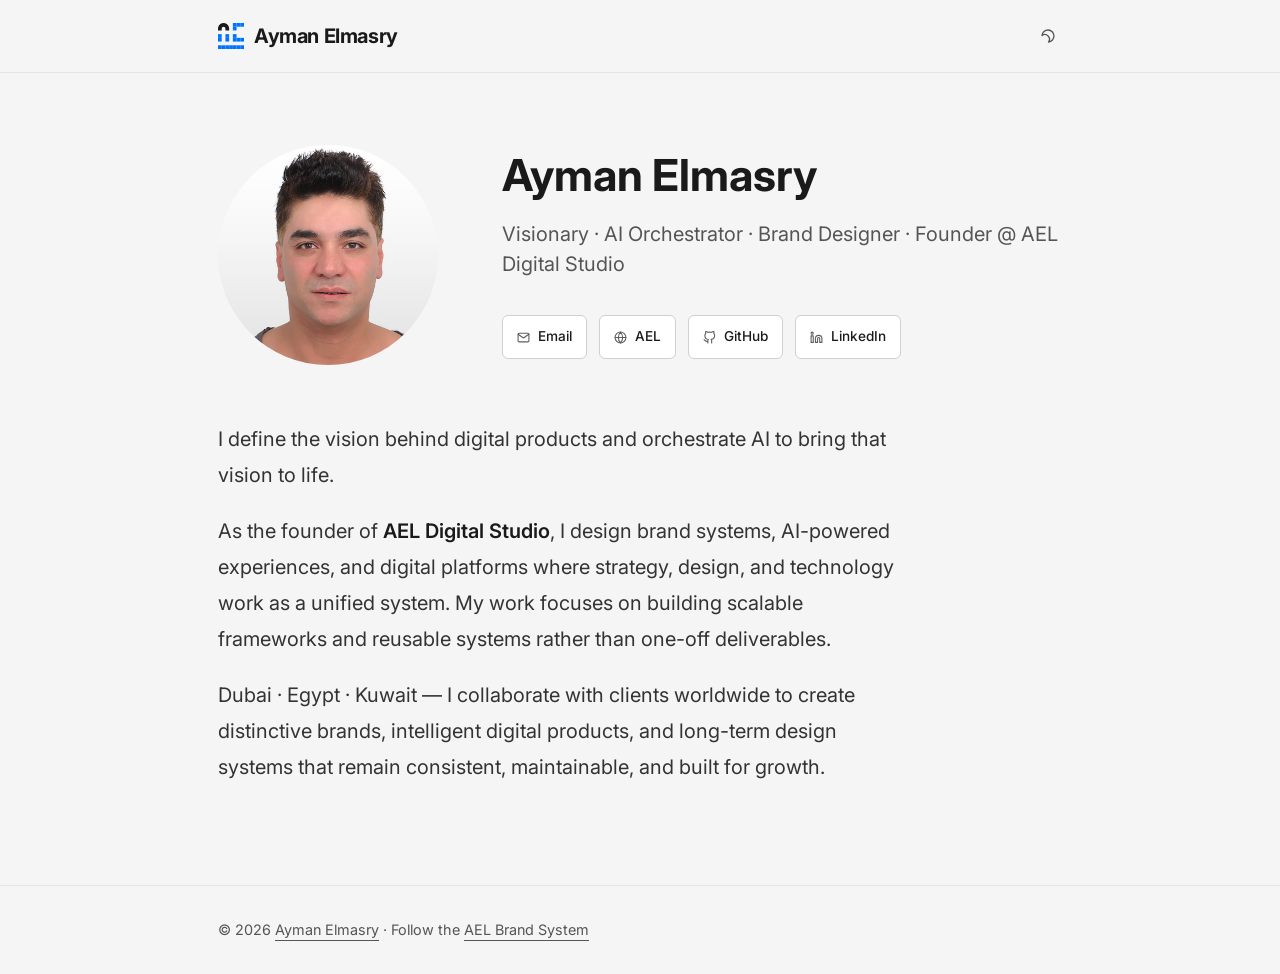
==== index.html @ cbd0f99e "Add hidden AEL Terminal as power feature (Ctrl+~ or triple-click logo)" ====
<!DOCTYPE html>
<html lang="en">
<head>
    <meta charset="utf-8"/>
    <meta name="viewport" content="width=device-width, initial-scale=1"/>
    <title>Ayman Elmasry</title>
    <meta name="description" content="Visionary · AI Orchestrator · Brand Designer · Founder @ AEL Digital Studio"/>
    
    <!-- Open Graph / Social Meta Tags -->
    <meta property="og:title" content="Ayman Elmasry">
    <meta property="og:description" content="Visionary · AI Orchestrator · Brand Designer · Founder @ AEL Digital Studio">
    <meta property="og:type" content="website">
    <meta property="og:url" content="https://aymanelmasry.me/">
    <meta property="og:image" content="https://aymanelmasry.me/favicon/og-image.png">
    <meta name="twitter:card" content="summary_large_image">
    <meta name="twitter:image" content="https://aymanelmasry.me/favicon/og-image.png">
    
    <!-- Fonts -->
    <link rel="preconnect" href="https://fonts.googleapis.com">
    <link rel="preconnect" href="https://fonts.gstatic.com" crossorigin>
    <link href="https://fonts.googleapis.com/css2?family=Inter:wght@400;500;600;700&display=swap" rel="stylesheet">
    
    <!-- Styles -->
    <link rel="stylesheet" href="css/style.css"/>
    
    <!-- Favicon -->
    <link rel="icon" type="image/png" sizes="48x48" href="/favicon/favicon-48.png?v=2">
    <link rel="icon" type="image/png" sizes="192x192" href="/favicon/favicon-192.png?v=2">
    <link rel="shortcut icon" href="/favicon/favicon.ico?v=2">
    <link rel="apple-touch-icon" href="/favicon/favicon-192.png?v=2">
</head>
<body>
    <header class="header">
        <nav class="container nav" aria-label="Main navigation">
            <a class="site-name active" href="/">
                <svg class="header-logo" viewBox="0 0 226.77 226.77" aria-label="AEL Logo">
                    <path d="m97.19,48.59v16.2h-32.4v-16.2c0-8.94-7.25-16.2-16.2-16.2s-16.2,7.25-16.2,16.2v16.2H0v-16.2c0-5.68.98-11.13,2.76-16.2C9.44,13.52,27.44,0,48.59,0s39.16,13.52,45.83,32.4c1.79,5.07,2.76,10.52,2.76,16.2Z" fill="currentColor"/>
                    <rect y="97.19" width="32.4" height="32.4" fill="#0074FF"/>
                    <rect x="64.79" y="97.19" width="32.4" height="32.4" fill="#0074FF"/>
                    <rect x="64.79" y="129.58" width="32.4" height="32.4" fill="#0074FF"/>
                    <rect y="129.58" width="32.4" height="32.4" fill="#0074FF"/>
                    <rect x="129.58" y="97.19" width="32.4" height="32.4" fill="#0074FF"/>
                    <rect x="161.98" y="129.58" width="32.4" height="32.4" fill="#0074FF"/>
                    <rect x="194.38" y="129.58" width="32.4" height="32.4" fill="#0074FF"/>
                    <rect x="129.58" y="129.58" width="32.4" height="32.4" fill="#0074FF"/>
                    <rect x="129.58" width="32.4" height="32.4" fill="#0074FF"/>
                    <rect x="161.98" width="32.4" height="32.4" fill="#0074FF"/>
                    <rect x="194.38" width="32.4" height="32.4" fill="#0074FF"/>
                    <rect x="129.58" y="32.4" width="32.4" height="32.4" fill="#0074FF"/>
                    <rect y="194.38" width="32.4" height="32.4" fill="#0074FF"/>
                    <rect x="32.4" y="194.38" width="32.4" height="32.4" fill="#0074FF"/>
                    <rect x="64.79" y="194.38" width="32.4" height="32.4" fill="#0074FF"/>
                    <rect x="97.19" y="194.38" width="32.4" height="32.4" fill="#0074FF"/>
                    <rect x="129.58" y="194.38" width="32.4" height="32.4" fill="#0074FF"/>
                    <rect x="161.98" y="194.38" width="32.4" height="32.4" fill="#0074FF"/>
                    <rect x="194.38" y="194.38" width="32.4" height="32.4" fill="#0074FF"/>
                </svg>
                Ayman Elmasry
            </a>
            <button class="theme-toggle" aria-label="Switch theme">
                <svg width="16" height="16" viewBox="0 0 24 24" fill="none" stroke="currentColor" stroke-width="2" stroke-linecap="round" stroke-linejoin="round"><path d="M21 12.79A9 9 0 1 1 11.21 3 7 7 0 0 0 21 12.79z"/></svg>
            </button>
        </nav>
    </header>
    
    <main class="container">
        <div class="page">
            <section class="intro">
                <img class="profile" src="profile.png" alt="Ayman Elmasry"/>
                <div>
                    <h1>Ayman Elmasry</h1>
                    <p class="subtitle">Visionary · AI Orchestrator · Brand Designer · Founder @ AEL Digital Studio</p>
                    <div class="buttons">
                        <a class="button" href="mailto:ayman@aymanelmasry.me">
                            <svg width="13" height="13" viewBox="0 0 24 24" fill="none" stroke="currentColor" stroke-width="2" stroke-linecap="round" stroke-linejoin="round"><path d="M4 4h16c1.1 0 2 .9 2 2v12c0 1.1-.9 2-2 2H4c-1.1 0-2-.9-2-2V6c0-1.1.9-2 2-2z"></path><polyline points="22,6 12,13 2,6"></polyline></svg>
                            Email
                        </a>
                        <a class="button" href="https://www.aymanelmasry.com">
                            <svg width="13" height="13" viewBox="0 0 24 24" fill="none" stroke="currentColor" stroke-width="2" stroke-linecap="round" stroke-linejoin="round"><circle cx="12" cy="12" r="10"></circle><line x1="2" y1="12" x2="22" y2="12"></line><path d="M12 2a15.3 15.3 0 0 1 4 10 15.3 15.3 0 0 1-4 10 15.3 15.3 0 0 1-4-10 15.3 15.3 0 0 1 4-10z"></path></svg>
                            AEL
                        </a>
                        <a class="button" href="https://github.com/aymanelmasryael">
                            <svg width="13" height="13" viewBox="0 0 24 24" fill="none" stroke="currentColor" stroke-width="2" stroke-linecap="round" stroke-linejoin="round"><path d="M9 19c-5 1.5-5-2.5-7-3m14 6v-3.87a3.37 3.37 0 0 0-.94-2.61c3.14-.35 6.44-1.54 6.44-7A5.44 5.44 0 0 0 20 4.77 5.07 5.07 0 0 0 19.91 1S18.73.65 16 2.48a13.38 13.38 0 0 0-7 0C6.27.65 5.09 1 5.09 1A5.07 5.07 0 0 0 5 4.77a5.44 5.44 0 0 0-1.5 3.78c0 5.42 3.3 6.61 6.44 7A3.37 3.37 0 0 0 9 18.13V22"></path></svg>
                            GitHub
                        </a>
                        <a class="button" href="https://www.linkedin.com/in/aymanelmasryael">
                            <svg width="13" height="13" viewBox="0 0 24 24" fill="none" stroke="currentColor" stroke-width="2" stroke-linecap="round" stroke-linejoin="round"><path d="M16 8a6 6 0 0 1 6 6v7h-4v-7a2 2 0 0 0-2-2 2 2 0 0 0-2 2v7h-4v-7a6 6 0 0 1 6-6z"></path><rect x="2" y="9" width="4" height="12"></rect><circle cx="4" cy="4" r="2"></circle></svg>
                            LinkedIn
                        </a>
                    </div>
                </div>
            </section>
            
            <section class="about">
                <p>I define the vision behind digital products and orchestrate AI to bring that vision to life.</p>
                <p>As the founder of <a href="https://www.aymanelmasry.com"><strong>AEL Digital Studio</strong></a>, I design brand systems, AI-powered experiences, and digital platforms where strategy, design, and technology work as a unified system. My work focuses on building scalable frameworks and reusable systems rather than one-off deliverables.</p>
                <p>Dubai · Egypt · Kuwait — I collaborate with clients worldwide to create distinctive brands, intelligent digital products, and long-term design systems that remain consistent, maintainable, and built for growth.</p>
            </section>
        </div>
    </main>
    
    <footer class="site-footer">
        <div class="container">© 2026 <a href="https://www.aymanelmasry.com">Ayman Elmasry</a> · Follow the <a href="https://github.com/aymanelmasryael/ael-brand-system">AEL Brand System</a></div>
    </footer>

    <div id="aelTerminal" class="ael-terminal-overlay" role="dialog" aria-label="AEL Terminal">
        <div class="ael-terminal">
            <div class="ael-terminal-header">
                <span class="ael-terminal-dot ael-terminal-dot-red"></span>
                <span class="ael-terminal-dot ael-terminal-dot-yellow"></span>
                <span class="ael-terminal-dot ael-terminal-dot-green"></span>
                <span class="ael-terminal-title">AEL Terminal v1.0</span>
            </div>
            <div class="ael-terminal-body" id="aelTerminalBody">
                <div class="ael-terminal-line">
                    <span class="ael-terminal-prompt">❯</span>
                    <span class="ael-terminal-text ael-terminal-text-dim">Welcome to AEL Terminal. Type <span class="ael-terminal-text-accent">help</span> for available commands.</span>
                </div>
            </div>
            <div class="ael-terminal-input-line">
                <span class="ael-terminal-prompt">❯</span>
                <input type="text" class="ael-terminal-input" id="aelTerminalInput" autofocus spellcheck="false" autocomplete="off" aria-label="Terminal input"/>
            </div>
        </div>
    </div>

    <style>
        .ael-terminal-overlay {
            display: none;
            position: fixed;
            inset: 0;
            z-index: 9999;
            background: rgba(0, 0, 0, 0.85);
            backdrop-filter: blur(8px);
            -webkit-backdrop-filter: blur(8px);
            align-items: center;
            justify-content: center;
            padding: 20px;
            animation: aelTerminalFadeIn 0.2s ease;
        }
        .ael-terminal-overlay.ael-terminal-open {
            display: flex;
        }
        @keyframes aelTerminalFadeIn {
            from { opacity: 0; }
            to { opacity: 1; }
        }
        .ael-terminal {
            width: 100%;
            max-width: 680px;
            max-height: 80vh;
            background: #0d1117;
            border: 1px solid #30363d;
            border-radius: 8px;
            box-shadow: 0 24px 80px rgba(0,0,0,0.6);
            display: flex;
            flex-direction: column;
            overflow: hidden;
            font-family: 'SF Mono', 'Fira Code', 'Cascadia Code', monospace;
            font-size: 14px;
            line-height: 1.6;
        }
        .ael-terminal-header {
            display: flex;
            align-items: center;
            gap: 8px;
            padding: 12px 16px;
            background: #161b22;
            border-bottom: 1px solid #30363d;
            user-select: none;
        }
        .ael-terminal-dot {
            width: 12px;
            height: 12px;
            border-radius: 50%;
        }
        .ael-terminal-dot-red { background: #ff5f56; }
        .ael-terminal-dot-yellow { background: #ffbd2e; }
        .ael-terminal-dot-green { background: #27c93f; }
        .ael-terminal-title {
            margin-left: auto;
            font-size: 12px;
            color: #8b949e;
            letter-spacing: 0.3px;
        }
        .ael-terminal-body {
            flex: 1;
            overflow-y: auto;
            padding: 16px;
            display: flex;
            flex-direction: column;
            gap: 4px;
            min-height: 200px;
            max-height: 50vh;
        }
        .ael-terminal-line {
            display: flex;
            gap: 8px;
            align-items: flex-start;
            word-break: break-word;
        }
        .ael-terminal-input-line {
            display: flex;
            gap: 8px;
            align-items: center;
            padding: 12px 16px;
            border-top: 1px solid #30363d;
            background: #0d1117;
        }
        .ael-terminal-prompt {
            color: #0074FF;
            font-weight: 700;
            flex-shrink: 0;
        }
        .ael-terminal-text {
            color: #c9d1d9;
            white-space: pre-wrap;
        }
        .ael-terminal-text-dim {
            color: #8b949e;
        }
        .ael-terminal-text-accent {
            color: #0074FF;
        }
        .ael-terminal-text-green {
            color: #27c93f;
        }
        .ael-terminal-text-yellow {
            color: #ffbd2e;
        }
        .ael-terminal-text-red {
            color: #ff5f56;
        }
        .ael-terminal-input {
            flex: 1;
            background: none;
            border: none;
            outline: none;
            color: #c9d1d9;
            font-family: inherit;
            font-size: inherit;
            line-height: inherit;
            padding: 0;
        }
        .ael-terminal-body::-webkit-scrollbar {
            width: 6px;
        }
        .ael-terminal-body::-webkit-scrollbar-track {
            background: transparent;
        }
        .ael-terminal-body::-webkit-scrollbar-thumb {
            background: #30363d;
            border-radius: 3px;
        }
    </style>

    <script>
        (function() {
            var html = document.documentElement;
            var stored = localStorage.getItem('theme');
            if (stored === 'light') {
                html.classList.add('light-mode');
            } else if (!stored && window.matchMedia('(prefers-color-scheme: light)').matches) {
                html.classList.add('light-mode');
            }

            document.querySelector('.theme-toggle').addEventListener('click', function() {
                var html = document.documentElement;
                html.classList.toggle('light-mode');
                localStorage.setItem('theme', html.classList.contains('light-mode') ? 'light' : 'dark');
            });
        })();

        (function() {
            var terminal = document.getElementById('aelTerminal');
            var body = document.getElementById('aelTerminalBody');
            var input = document.getElementById('aelTerminalInput');
            var isOpen = false;
            var clickCount = 0;
            var clickTimer = null;

            function open() {
                isOpen = true;
                terminal.classList.add('ael-terminal-open');
                setTimeout(function() { input.focus(); }, 100);
            }

            function close() {
                isOpen = false;
                terminal.classList.remove('ael-terminal-open');
                clickCount = 0;
            }

            function write(text, className) {
                var line = document.createElement('div');
                line.className = 'ael-terminal-line';
                var prompt = document.createElement('span');
                prompt.className = 'ael-terminal-prompt';
                prompt.textContent = '\u276F';
                var content = document.createElement('span');
                content.className = 'ael-terminal-text' + (className ? ' ' + className : '');
                content.innerHTML = text;
                line.appendChild(prompt);
                line.appendChild(content);
                body.appendChild(line);
                body.scrollTop = body.scrollHeight;
            }

            function inputLine(text, className) {
                var line = document.createElement('div');
                line.className = 'ael-terminal-line';
                var prompt = document.createElement('span');
                prompt.className = 'ael-terminal-prompt';
                prompt.textContent = '\u276F';
                var content = document.createElement('span');
                content.className = 'ael-terminal-text' + (className ? ' ' + className : '');
                content.textContent = text;
                line.appendChild(prompt);
                line.appendChild(content);
                body.appendChild(line);
                body.scrollTop = body.scrollHeight;
            }

            function respond(text, className) {
                var line = document.createElement('div');
                line.className = 'ael-terminal-line';
                var prompt = document.createElement('span');
                prompt.className = 'ael-terminal-prompt';
                prompt.style.visibility = 'hidden';
                prompt.textContent = '\u276F';
                var content = document.createElement('span');
                content.className = 'ael-terminal-text' + (className ? ' ' + className : '');
                content.innerHTML = text;
                line.appendChild(prompt);
                line.appendChild(content);
                body.appendChild(line);
                body.scrollTop = body.scrollHeight;
            }

            function processCommand(cmd) {
                var args = cmd.trim().toLowerCase().split(/\s+/);
                var command = args[0];

                switch (command) {
                    case 'help':
                        respond('Available commands:<br>' +
                            '  <span class="ael-terminal-text-accent">about</span>      — Who I am<br>' +
                            '  <span class="ael-terminal-text-accent">vision</span>     — AEL philosophy<br>' +
                            '  <span class="ael-terminal-text-accent">systems</span>    — How I work<br>' +
                            '  <span class="ael-terminal-text-accent">projects</span>   — Key projects<br>' +
                            '  <span class="ael-terminal-text-accent">github</span>     — GitHub profile<br>' +
                            '  <span class="ael-terminal-text-accent">contact</span>    — Get in touch<br>' +
                            '  <span class="ael-terminal-text-accent">clear</span>      — Clear terminal<br>' +
                            '  <span class="ael-terminal-text-accent">exit</span>       — Close terminal', 'ael-terminal-text-dim');
                        break;

                    case 'about':
                        respond('Ayman Elmasry — Visionary \u00B7 AI Orchestrator \u00B7 Brand Designer \u00B7 Founder @ AEL Digital Studio.<br><br>' +
                            'I define the vision behind digital products and orchestrate AI to bring that vision to life. ' +
                            'Dubai \u00B7 Egypt \u00B7 Kuwait — collaborating with clients worldwide.', 'ael-terminal-text-green');
                        break;

                    case 'vision':
                        respond('AEL Design Philosophy:<br><br>' +
                            '  <span class="ael-terminal-text-accent">Vision</span>      — Define what to build and why<br>' +
                            '  <span class="ael-terminal-text-accent">System</span>     — Structure how it works<br>' +
                            '  <span class="ael-terminal-text-accent">Execution</span>  — Build with AI and technology<br>' +
                            '  <span class="ael-terminal-text-accent">Product</span>    — Deliver what users need<br><br>' +
                            'Every project is a system, not an isolated deliverable.', 'ael-terminal-text-yellow');
                        break;

                    case 'systems':
                        respond('Every project follows a consistent methodology:<br><br>' +
                            '\u2022 Brand identity and design systems<br>' +
                            '\u2022 AI-powered workflows and orchestration<br>' +
                            '\u2022 Scalable digital architecture<br>' +
                            '\u2022 Component libraries and design tokens<br><br>' +
                            'Technology — including AI — serves the execution, not the identity.', 'ael-terminal-text');
                        break;

                    case 'projects':
                        respond('Key projects:<br><br>' +
                            '\u2022 <span class="ael-terminal-text-accent">AEL Design System</span> — Comprehensive component library<br>' +
                            '\u2022 <span class="ael-terminal-text-accent">AEL Color OS</span> — Semantic color palette engine<br>' +
                            '\u2022 <span class="ael-terminal-text-accent">AEL Prompt Framework</span> — 1,000+ AI UI prompts<br>' +
                            '\u2022 <span class="ael-terminal-text-accent">AEL Omega Platform</span> — Color intelligence platform<br>' +
                            '\u2022 <span class="ael-terminal-text-accent">AEL Code Analyzer</span> — Static analysis tool', 'ael-terminal-text');
                        break;

                    case 'github':
                        respond('https://github.com/aymanelmasryael', 'ael-terminal-text-accent');
                        break;

                    case 'contact':
                        respond('Email: ayman@aymanelmasry.me<br>' +
                            'Web: https://www.aymanelmasry.com<br>' +
                            'LinkedIn: /in/aymanelmasryael<br>' +
                            'X: @aymanelmasryael', 'ael-terminal-text-green');
                        break;

                    case 'clear':
                        body.innerHTML = '';
                        break;

                    case 'exit':
                    case 'close':
                        close();
                        break;

                    default:
                        respond('Unknown command: <span class="ael-terminal-text-red">' + command + '</span>. Type <span class="ael-terminal-text-accent">help</span> for available commands.', 'ael-terminal-text-dim');
                }
            }

            document.addEventListener('keydown', function(e) {
                if (e.ctrlKey && (e.key === '\`' || e.key === '~')) {
                    e.preventDefault();
                    if (isOpen) { close(); }
                    else { open(); }
                    return;
                }
                if (e.key === 'Escape' && isOpen) {
                    close();
                }
            });

            document.querySelector('.site-name').addEventListener('click', function(e) {
                clickCount++;
                if (clickCount === 1) {
                    clickTimer = setTimeout(function() { clickCount = 0; }, 600);
                } else if (clickCount >= 3) {
                    clearTimeout(clickTimer);
                    clickCount = 0;
                    open();
                }
            });

            input.addEventListener('keydown', function(e) {
                if (e.key === 'Enter') {
                    var cmd = input.value;
                    if (cmd.trim()) {
                        inputLine(cmd);
                        processCommand(cmd);
                    }
                    input.value = '';
                }
            });
        })();
    </script>
</body>
</html>
---- css/style.css ----
:root {
    /* ── Core Colors ── */
    --bg-color: #07111F;
    --text-color: #F5F7FA;
    --text-muted: #a8b2bc;
    --heading-color: #fff;
    --body-color: #d1d9e0;
    --primary-color: #0074FF;
    --primary-hover: #3399FF;
    --border-color: #243245;
    --header-bg: rgba(7, 17, 31, 0.75);
    --button-bg: rgba(20, 37, 61, 0.6);
    --button-hover: rgba(30, 54, 92, 0.8);
    --button-border: #1a2a40;

    /* ── Typography ── */
    --text-xs: 0.8rem;
    --text-sm: 0.85rem;
    --text-base: 0.9rem;
    --text-md: 1rem;
    --text-lg: 1.25rem;
    --text-xl: 1.5rem;
    --text-2xl: 2.25rem;
    --text-3xl: 2.75rem;
    --text-4xl: 3.125rem;

    /* ── Spacing ── */
    --space-4: 4px;
    --space-6: 6px;
    --space-8: 8px;
    --space-10: 10px;
    --space-12: 12px;
    --space-14: 14px;
    --space-16: 16px;
    --space-18: 18px;
    --space-20: 20px;
    --space-22: 22px;
    --space-24: 24px;
    --space-28: 28px;
    --space-32: 32px;
    --space-36: 36px;
    --space-40: 40px;
    --space-44: 44px;
    --space-48: 48px;
    --space-56: 56px;
    --space-60: 60px;
    --space-64: 64px;
    --space-72: 72px;
    --space-80: 80px;

    /* ── Layout ── */
    --container-width: 680px;
    --content-width: 680px;
    --container-padding: 24px;

    /* ── Border Radius ── */
    --radius-sm: 6px;
    --radius-md: 8px;
    --radius-full: 50%;

    /* ── Header ── */
    --header-height: 72px;
}

:root.light-mode {
    --bg-color: #F5F5F5;
    --text-color: #1A1A1A;
    --text-muted: #555555;
    --heading-color: #1A1A1A;
    --body-color: #333333;
    --primary-hover: #0056CC;
    --border-color: #E5E5E5;
    --header-bg: rgba(245, 245, 245, 0.8);
    --button-bg: #FFFFFF;
    --button-hover: #F0F0F0;
    --button-border: #D0D0D0;
}

* { 
    margin: 0; 
    padding: 0; 
    box-sizing: border-box; 
}

html { 
    scroll-behavior: smooth; 
}

body {
    font-family: 'Inter', -apple-system, BlinkMacSystemFont, "Segoe UI", Roboto, Helvetica, Arial, sans-serif;
    background-color: var(--bg-color);
    color: var(--text-color);
    line-height: 1.7;
    -webkit-font-smoothing: antialiased;
    -moz-osx-font-smoothing: grayscale;
    display: flex;
    flex-direction: column;
    min-height: 100vh;
}

a { 
    color: var(--primary-color); 
    text-decoration: none; 
    transition: color 200ms ease; 
}

body, .header, .button, .site-footer {
    transition: background-color 300ms ease, color 300ms ease;
}

a:hover { 
    color: var(--primary-hover); 
    text-decoration: underline; 
    text-decoration-thickness: 1px;
    text-underline-offset: 4px;
}

::selection { 
    background: var(--primary-color); 
    color: #fff; 
}

.container {
    max-width: var(--container-width);
    margin: 0 auto;
    padding: 0 var(--container-padding);
    width: 100%;
}

/* ── Header ── */
.header {
    position: sticky;
    top: 0;
    z-index: 100;
    background: var(--header-bg);
    backdrop-filter: blur(16px);
    -webkit-backdrop-filter: blur(16px);
    border-bottom: 1px solid var(--border-color);
    padding: var(--space-22) 0;
}

.nav {
    display: flex;
    align-items: center;
    justify-content: space-between;
}

.site-name {
    display: inline-flex;
    align-items: center;
    gap: var(--space-10);
    font-weight: 700;
    font-size: var(--text-lg);
    line-height: 1.4;
    color: var(--text-color);
    letter-spacing: -0.02em;
    text-decoration: none;
}

.site-name:hover {
    color: var(--text-color);
    text-decoration: none;
}

.header-logo {
    width: 26px;
    height: 26px;
    flex-shrink: 0;
}

.theme-toggle {
    background: none;
    border: none;
    color: var(--text-muted);
    cursor: pointer;
    padding: var(--space-6);
    border-radius: var(--radius-sm);
    display: flex;
    align-items: center;
    justify-content: center;
    transition: color 200ms ease;
}

.theme-toggle:hover {
    color: var(--text-color);
}

.light-mode .theme-toggle svg {
    transform: rotate(180deg);
}

/* ── Main Layout ── */
main.container {
    flex: 1;
    padding: var(--space-72) var(--container-padding) var(--space-80);
}

.page {
    display: flex;
    flex-direction: column;
    gap: var(--space-56);
}

/* ── Intro Section ── */
.intro {
    display: flex;
    flex-direction: column;
    align-items: flex-start;
    gap: var(--space-48);
}

.profile {
    width: 220px;
    height: 220px;
    border-radius: var(--radius-full);
    object-fit: cover;
}

.intro h1 {
    font-size: var(--text-4xl);
    font-weight: 700;
    line-height: 1.1;
    margin-bottom: var(--space-20);
    color: var(--heading-color);
}

.intro .subtitle {
    font-size: var(--text-lg);
    line-height: 1.5;
    color: var(--text-muted);
    margin-bottom: var(--space-36);
    font-weight: 400;
}

.buttons {
    display: flex;
    gap: var(--space-12);
}

.button {
    display: inline-flex;
    align-items: center;
    gap: var(--space-8);
    justify-content: center;
    height: var(--space-44);
    padding: 0 var(--space-18);
    font-weight: 500;
    font-size: var(--text-base);
    line-height: 1;
    color: var(--text-color);
    background-color: var(--button-bg);
    border-radius: var(--radius-sm);
    border: 1px solid var(--button-border);
    transition: all 0.2s ease;
    text-decoration: none;
}

.button:hover {
    background-color: var(--button-hover);
    color: var(--text-color);
    text-decoration: none;
    border-color: var(--primary-color);
}

.button svg {
    opacity: 0.7;
    flex-shrink: 0;
}

/* ── About Section ── */
.about p {
    font-size: var(--text-lg);
    line-height: 1.8;
    margin-bottom: var(--space-20);
    color: var(--body-color);
}

.about strong {
    color: var(--text-color);
    font-weight: 600;
}

/* ── Footer ── */
.site-footer {
    padding: var(--space-32) 0;
    border-top: 1px solid var(--border-color);
    font-size: var(--text-base);
    color: var(--text-muted);
}

.site-footer a {
    color: inherit;
    text-decoration: underline;
    text-decoration-thickness: 0.8px;
    text-underline-offset: 5px;
}

.site-footer a:hover {
    color: var(--primary-color);
    text-decoration-color: var(--primary-color);
}

/* ── Responsive Design ── */
@media (max-width: 640px) {
    main.container {
        padding: var(--space-56) var(--container-padding) var(--space-60);
    }

    .intro {
        flex-direction: column;
        align-items: flex-start;
        text-align: left;
        gap: var(--space-36);
    }

    .profile {
        width: 176px;
        height: 176px;
    }

    .intro h1 {
        font-size: var(--text-2xl);
        margin-bottom: var(--space-16);
    }

    .intro .subtitle {
        font-size: var(--text-lg);
        margin-bottom: var(--space-28);
    }

    .buttons {
        flex-wrap: wrap;
        gap: var(--space-10);
    }

    .button {
        height: var(--space-40);
        padding: 0 var(--space-14);
        font-size: var(--text-sm);
    }

    .page {
        gap: var(--space-48);
    }
}

/* ── Desktop Two-Column Hero ── */
@media (min-width: 1024px) {
    .container {
        max-width: 892px;
    }

    .intro {
        flex-direction: row;
        gap: var(--space-64);
        align-items: center;
    }

    .profile {
        flex-shrink: 0;
    }

    .intro > div {
        max-width: 560px;
    }

    .intro h1 {
        font-size: var(--text-3xl);
    }

    .button {
        padding: 0 var(--space-14);
        font-size: var(--text-sm);
    }

    .about {
        max-width: var(--content-width);
    }
}
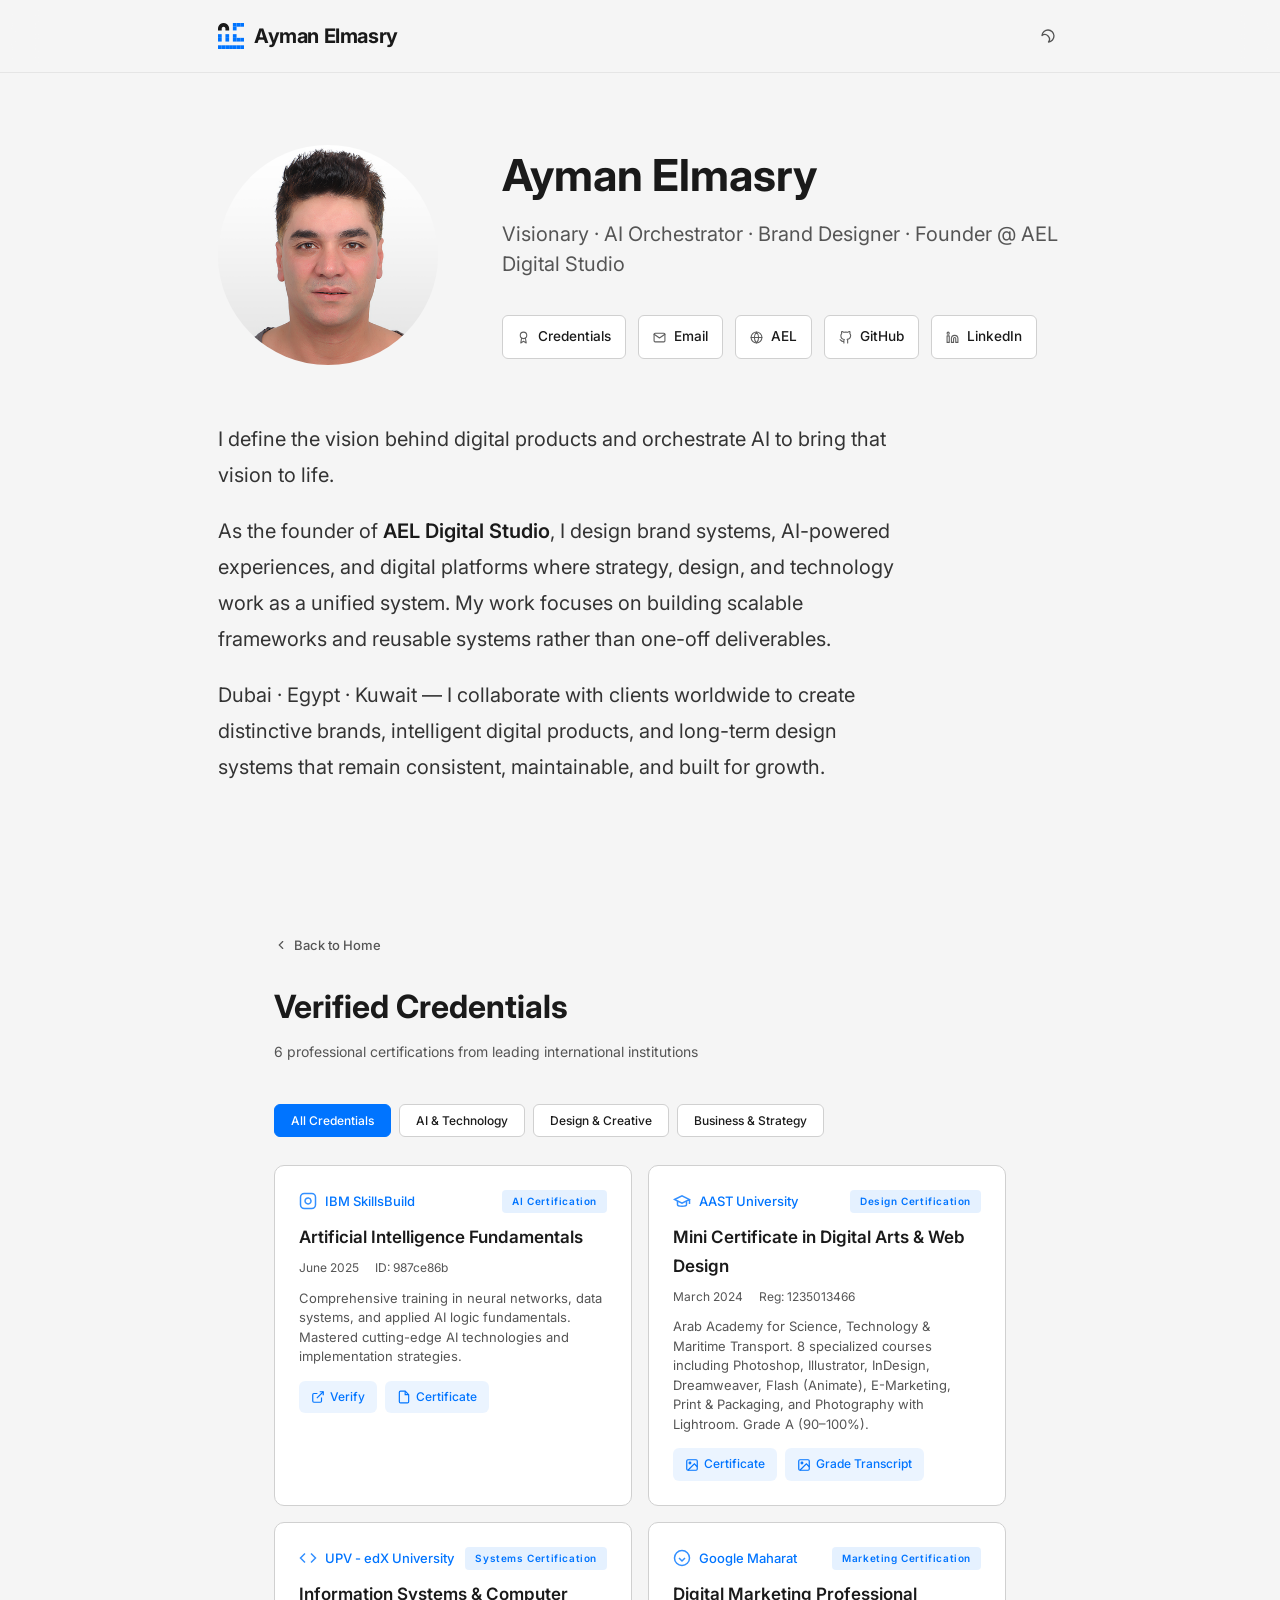
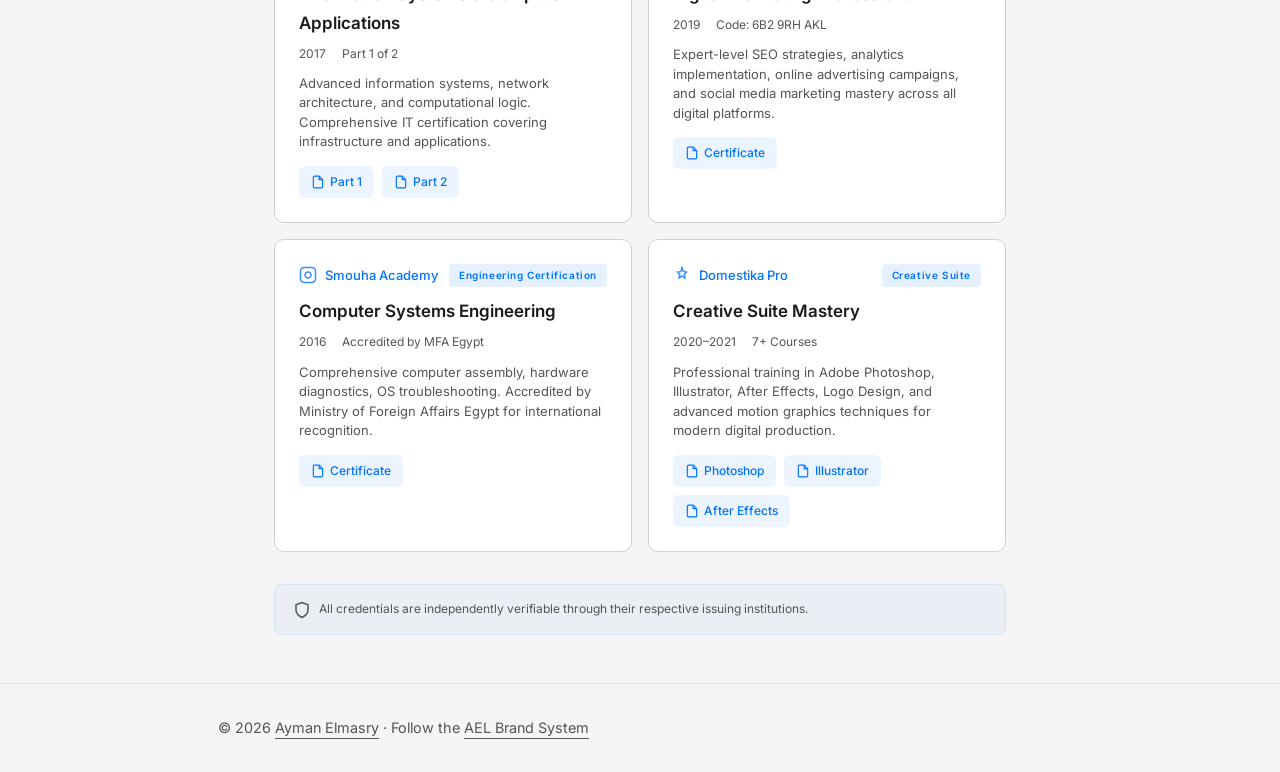
==== commit 97175811: "Merge verified credentials into single-page index" ====
--- a/index.html
+++ b/index.html
@@ -29,7 +29,7 @@
     <link rel="shortcut icon" href="/favicon/favicon.ico?v=2">
     <link rel="apple-touch-icon" href="/favicon/favicon-192.png?v=2">
 </head>
-<body>
+<body id="top">
     <header class="header">
         <nav class="container nav" aria-label="Main navigation">
             <a class="site-name active" href="/">
@@ -71,6 +71,10 @@
                     <h1>Ayman Elmasry</h1>
                     <p class="subtitle">Visionary · AI Orchestrator · Brand Designer · Founder @ AEL Digital Studio</p>
                     <div class="buttons">
+                        <a class="button" href="#credentials">
+                            <svg width="13" height="13" viewBox="0 0 24 24" fill="none" stroke="currentColor" stroke-width="2" stroke-linecap="round" stroke-linejoin="round"><circle cx="12" cy="8" r="6"></circle><path d="M15.477 12.89 17 22l-5-3-5 3 1.523-9.11"></path></svg>
+                            Credentials
+                        </a>
                         <a class="button" href="mailto:ayman@aymanelmasry.me">
                             <svg width="13" height="13" viewBox="0 0 24 24" fill="none" stroke="currentColor" stroke-width="2" stroke-linecap="round" stroke-linejoin="round"><path d="M4 4h16c1.1 0 2 .9 2 2v12c0 1.1-.9 2-2 2H4c-1.1 0-2-.9-2-2V6c0-1.1.9-2 2-2z"></path><polyline points="22,6 12,13 2,6"></polyline></svg>
                             Email
@@ -98,6 +102,186 @@
             </section>
         </div>
     </main>
+
+    <!-- Verified Credentials (merged from credentials.html) -->
+    <section id="credentials" class="credentials-page">
+        <div class="credentials-header">
+            <a href="#top" class="credentials-back">
+                <svg viewBox="0 0 24 24" fill="none" stroke="currentColor" stroke-width="2" stroke-linecap="round"><polyline points="15 18 9 12 15 6"/></svg>
+                Back to Home
+            </a>
+            <h1 class="credentials-title">Verified Credentials</h1>
+            <p class="credentials-subtitle">6 professional certifications from leading international institutions</p>
+        </div>
+
+        <div class="credentials-tabs" id="credTabs">
+            <button class="credentials-tab active" data-cat="all">All Credentials</button>
+            <button class="credentials-tab" data-cat="ai">AI &amp; Technology</button>
+            <button class="credentials-tab" data-cat="design">Design &amp; Creative</button>
+            <button class="credentials-tab" data-cat="business">Business &amp; Strategy</button>
+        </div>
+
+        <div class="credentials-grid" id="credGrid">
+
+            <div class="credential-card" data-cat="ai">
+                <div class="cred-card-header">
+                    <div class="cred-issuer">
+                        <svg viewBox="0 0 24 24" fill="none" stroke="currentColor" stroke-width="2"><rect x="2" y="2" width="20" height="20" rx="5"/><path d="M16 11.37A4 4 0 1 1 12.63 8 4 4 0 0 1 16 11.37z"/><line x1="17.5" y1="6.5" x2="17.51" y2="6.5"/></svg>
+                        IBM SkillsBuild
+                    </div>
+                    <span class="cred-badge">AI Certification</span>
+                </div>
+                <h3 class="cred-title">Artificial Intelligence Fundamentals</h3>
+                <div class="cred-meta">
+                    <span>June 2025</span>
+                    <span>ID: 987ce86b</span>
+                </div>
+                <p class="cred-desc">Comprehensive training in neural networks, data systems, and applied AI logic fundamentals. Mastered cutting-edge AI technologies and implementation strategies.</p>
+                <div class="cred-actions">
+                    <a href="https://www.credly.com/badges/987ce86b-fae4-49ee-b9d8-726979b95ebe" target="_blank" rel="noopener" class="cred-link">
+                        <svg viewBox="0 0 24 24" fill="none" stroke="currentColor" stroke-width="2"><path d="M18 13v6a2 2 0 0 1-2 2H5a2 2 0 0 1-2-2V8a2 2 0 0 1 2-2h6"/><polyline points="15 3 21 3 21 9"/><line x1="10" y1="14" x2="21" y2="3"/></svg>
+                        Verify
+                    </a>
+                    <a href="https://aymanelmasryael.github.io/certificate/IBMDesign20250611-28-tkb00x.pdf" target="_blank" rel="noopener" class="cred-link">
+                        <svg viewBox="0 0 24 24" fill="none" stroke="currentColor" stroke-width="2"><path d="M14 2H6a2 2 0 0 0-2 2v16a2 2 0 0 0 2 2h12a2 2 0 0 0 2-2V8z"/><polyline points="14 2 14 8 20 8"/></svg>
+                        Certificate
+                    </a>
+                </div>
+            </div>
+
+            <div class="credential-card" data-cat="design">
+                <div class="cred-card-header">
+                    <div class="cred-issuer">
+                        <svg viewBox="0 0 24 24" fill="none" stroke="currentColor" stroke-width="2"><path d="M22 10v6M2 10l10-5 10 5-10 5z"/><path d="M6 12v5c0 1.1 2.7 2 6 2s6-.9 6-2v-5"/></svg>
+                        AAST University
+                    </div>
+                    <span class="cred-badge">Design Certification</span>
+                </div>
+                <h3 class="cred-title">Mini Certificate in Digital Arts &amp; Web Design</h3>
+                <div class="cred-meta">
+                    <span>March 2024</span>
+                    <span>Reg: 1235013466</span>
+                </div>
+                <p class="cred-desc">Arab Academy for Science, Technology &amp; Maritime Transport. 8 specialized courses including Photoshop, Illustrator, InDesign, Dreamweaver, Flash (Animate), E-Marketing, Print &amp; Packaging, and Photography with Lightroom. Grade A (90–100%).</p>
+                <div class="cred-actions">
+                    <a href="https://aymanelmasryael.github.io/certificate/AAcademy%20for%20Science%2C%20Technology%20%26%20Maritime%20Transport.png" target="_blank" rel="noopener" class="cred-link">
+                        <svg viewBox="0 0 24 24" fill="none" stroke="currentColor" stroke-width="2"><rect x="3" y="3" width="18" height="18" rx="2"/><circle cx="8.5" cy="8.5" r="1.5"/><polyline points="21 15 16 10 5 21"/></svg>
+                        Certificate
+                    </a>
+                    <a href="https://aymanelmasryael.github.io/certificate/Arab%20Academy%20for%20Science%2C%20Technology%20%26%20Maritime%20Transport%201.png" target="_blank" rel="noopener" class="cred-link">
+                        <svg viewBox="0 0 24 24" fill="none" stroke="currentColor" stroke-width="2"><rect x="3" y="3" width="18" height="18" rx="2"/><circle cx="8.5" cy="8.5" r="1.5"/><polyline points="21 15 16 10 5 21"/></svg>
+                        Grade Transcript
+                    </a>
+                </div>
+            </div>
+
+            <div class="credential-card" data-cat="ai">
+                <div class="cred-card-header">
+                    <div class="cred-issuer">
+                        <svg viewBox="0 0 24 24" fill="none" stroke="currentColor" stroke-width="2"><polyline points="16 18 22 12 16 6"/><polyline points="8 6 2 12 8 18"/></svg>
+                        UPV - edX University
+                    </div>
+                    <span class="cred-badge">Systems Certification</span>
+                </div>
+                <h3 class="cred-title">Information Systems &amp; Computer Applications</h3>
+                <div class="cred-meta">
+                    <span>2017</span>
+                    <span>Part 1 of 2</span>
+                </div>
+                <p class="cred-desc">Advanced information systems, network architecture, and computational logic. Comprehensive IT certification covering infrastructure and applications.</p>
+                <div class="cred-actions">
+                    <a href="https://aymanelmasryael.github.io/certificate/UPValenciaX%20ISC101.1x%20Certificate%20_%20edX.pdf" target="_blank" rel="noopener" class="cred-link">
+                        <svg viewBox="0 0 24 24" fill="none" stroke="currentColor" stroke-width="2"><path d="M14 2H6a2 2 0 0 0-2 2v16a2 2 0 0 0 2 2h12a2 2 0 0 0 2-2V8z"/><polyline points="14 2 14 8 20 8"/></svg>
+                        Part 1
+                    </a>
+                    <a href="https://aymanelmasryael.github.io/certificate/UPValenciaX%20ISC101.2x%20Certificate%20_%20edX.pdf" target="_blank" rel="noopener" class="cred-link">
+                        <svg viewBox="0 0 24 24" fill="none" stroke="currentColor" stroke-width="2"><path d="M14 2H6a2 2 0 0 0-2 2v16a2 2 0 0 0 2 2h12a2 2 0 0 0 2-2V8z"/><polyline points="14 2 14 8 20 8"/></svg>
+                        Part 2
+                    </a>
+                </div>
+            </div>
+
+            <div class="credential-card" data-cat="business">
+                <div class="cred-card-header">
+                    <div class="cred-issuer">
+                        <svg viewBox="0 0 24 24" fill="none" stroke="currentColor" stroke-width="2"><circle cx="12" cy="12" r="10"/><path d="M8 12l4 4 4-4"/></svg>
+                        Google Maharat
+                    </div>
+                    <span class="cred-badge">Marketing Certification</span>
+                </div>
+                <h3 class="cred-title">Digital Marketing Professional</h3>
+                <div class="cred-meta">
+                    <span>2019</span>
+                    <span>Code: 6B2 9RH AKL</span>
+                </div>
+                <p class="cred-desc">Expert-level SEO strategies, analytics implementation, online advertising campaigns, and social media marketing mastery across all digital platforms.</p>
+                <div class="cred-actions">
+                    <a href="https://aymanelmasryael.github.io/certificate/Digital%20Marketing%20Professional.pdf" target="_blank" rel="noopener" class="cred-link">
+                        <svg viewBox="0 0 24 24" fill="none" stroke="currentColor" stroke-width="2"><path d="M14 2H6a2 2 0 0 0-2 2v16a2 2 0 0 0 2 2h12a2 2 0 0 0 2-2V8z"/><polyline points="14 2 14 8 20 8"/></svg>
+                        Certificate
+                    </a>
+                </div>
+            </div>
+
+            <div class="credential-card" data-cat="ai">
+                <div class="cred-card-header">
+                    <div class="cred-issuer">
+                        <svg viewBox="0 0 24 24" fill="none" stroke="currentColor" stroke-width="2"><rect x="2" y="2" width="20" height="20" rx="5"/><path d="M16 11.37A4 4 0 1 1 12.63 8 4 4 0 0 1 16 11.37z"/><line x1="17.5" y1="6.5" x2="17.51" y2="6.5"/></svg>
+                        Smouha Academy
+                    </div>
+                    <span class="cred-badge">Engineering Certification</span>
+                </div>
+                <h3 class="cred-title">Computer Systems Engineering</h3>
+                <div class="cred-meta">
+                    <span>2016</span>
+                    <span>Accredited by MFA Egypt</span>
+                </div>
+                <p class="cred-desc">Comprehensive computer assembly, hardware diagnostics, OS troubleshooting. Accredited by Ministry of Foreign Affairs Egypt for international recognition.</p>
+                <div class="cred-actions">
+                    <a href="https://aymanelmasryael.github.io/certificate/Ayman_Elmasry_Certifications_LinkedIn.pdf" target="_blank" rel="noopener" class="cred-link">
+                        <svg viewBox="0 0 24 24" fill="none" stroke="currentColor" stroke-width="2"><path d="M14 2H6a2 2 0 0 0-2 2v16a2 2 0 0 0 2 2h12a2 2 0 0 0 2-2V8z"/><polyline points="14 2 14 8 20 8"/></svg>
+                        Certificate
+                    </a>
+                </div>
+            </div>
+
+            <div class="credential-card" data-cat="design">
+                <div class="cred-card-header">
+                    <div class="cred-issuer">
+                        <svg viewBox="0 0 24 24" fill="none" stroke="currentColor" stroke-width="2"><path d="M12 2l1.5 4.5L18 8l-3 3 1 5-4-2.5L8 16l1-5-3-3 4.5-.5z"/></svg>
+                        Domestika Pro
+                    </div>
+                    <span class="cred-badge">Creative Suite</span>
+                </div>
+                <h3 class="cred-title">Creative Suite Mastery</h3>
+                <div class="cred-meta">
+                    <span>2020–2021</span>
+                    <span>7+ Courses</span>
+                </div>
+                <p class="cred-desc">Professional training in Adobe Photoshop, Illustrator, After Effects, Logo Design, and advanced motion graphics techniques for modern digital production.</p>
+                <div class="cred-actions">
+                    <a href="https://aymanelmasryael.github.io/certificate/Introduction%20to%20Adobe%20Photoshop.pdf" target="_blank" rel="noopener" class="cred-link">
+                        <svg viewBox="0 0 24 24" fill="none" stroke="currentColor" stroke-width="2"><path d="M14 2H6a2 2 0 0 0-2 2v16a2 2 0 0 0 2 2h12a2 2 0 0 0 2-2V8z"/><polyline points="14 2 14 8 20 8"/></svg>
+                        Photoshop
+                    </a>
+                    <a href="https://aymanelmasryael.github.io/certificate/Introduction%20to%20Adobe%20Illustrator.pdf" target="_blank" rel="noopener" class="cred-link">
+                        <svg viewBox="0 0 24 24" fill="none" stroke="currentColor" stroke-width="2"><path d="M14 2H6a2 2 0 0 0-2 2v16a2 2 0 0 0 2 2h12a2 2 0 0 0 2-2V8z"/><polyline points="14 2 14 8 20 8"/></svg>
+                        Illustrator
+                    </a>
+                    <a href="https://aymanelmasryael.github.io/certificate/Introduction%20to%20After%20Effects.pdf" target="_blank" rel="noopener" class="cred-link">
+                        <svg viewBox="0 0 24 24" fill="none" stroke="currentColor" stroke-width="2"><path d="M14 2H6a2 2 0 0 0-2 2v16a2 2 0 0 0 2 2h12a2 2 0 0 0 2-2V8z"/><polyline points="14 2 14 8 20 8"/></svg>
+                        After Effects
+                    </a>
+                </div>
+            </div>
+
+        </div>
+
+        <div class="verification-notice">
+            <svg viewBox="0 0 24 24" fill="none" stroke="currentColor" stroke-width="2" width="18" height="18"><path d="M12 22s8-4 8-10V5l-8-3-8 3v7c0 6 8 10 8 10z"/></svg>
+            All credentials are independently verifiable through their respective issuing institutions.
+        </div>
+        </section>
     
     <footer class="site-footer">
         <div class="container">© 2026 <a href="https://www.aymanelmasry.com">Ayman Elmasry</a> · Follow the <a href="https://github.com/aymanelmasryael/ael-brand-system">AEL Brand System</a></div>
@@ -425,6 +609,7 @@
             });
 
             document.querySelector('.site-name').addEventListener('click', function(e) {
+                if (clickCount > 0) e.preventDefault();
                 clickCount++;
                 if (clickCount === 1) {
                     clickTimer = setTimeout(function() { clickCount = 0; }, 600);
@@ -447,5 +632,226 @@
             });
         })();
     </script>
+
+    <style>
+        .credentials-page {
+            max-width: 780px;
+            margin: 0 auto;
+            padding: 48px 24px;
+        }
+
+        .credentials-header {
+            margin-bottom: 40px;
+        }
+
+        .credentials-back {
+            display: inline-flex;
+            align-items: center;
+            gap: 6px;
+            color: var(--text-muted);
+            text-decoration: none;
+            font-size: 13px;
+            font-weight: 500;
+            margin-bottom: 24px;
+            transition: color 0.2s;
+        }
+
+        .credentials-back:hover {
+            color: var(--primary-color);
+        }
+
+        .credentials-back svg {
+            width: 14px;
+            height: 14px;
+        }
+
+        .credentials-title {
+            font-size: 28px;
+            font-weight: 700;
+            color: var(--heading-color);
+            margin-bottom: 6px;
+        }
+
+        .credentials-subtitle {
+            font-size: 14px;
+            color: var(--text-muted);
+        }
+
+        .credentials-tabs {
+            display: flex;
+            gap: 8px;
+            margin-bottom: 28px;
+            flex-wrap: wrap;
+        }
+
+        .credentials-tab {
+            background: var(--button-bg);
+            border: 1px solid var(--button-border);
+            color: var(--text-color);
+            padding: 8px 16px;
+            border-radius: 6px;
+            font-size: 12px;
+            font-weight: 500;
+            cursor: pointer;
+            transition: all 0.2s;
+            font-family: inherit;
+        }
+
+        .credentials-tab:hover {
+            background: var(--button-hover);
+        }
+
+        .credentials-tab.active {
+            background: var(--primary-color);
+            border-color: var(--primary-color);
+            color: #fff;
+        }
+
+        .credentials-grid {
+            display: grid;
+            grid-template-columns: 1fr;
+            gap: 16px;
+        }
+
+        .credential-card {
+            background: var(--button-bg);
+            border: 1px solid var(--button-border);
+            border-radius: 10px;
+            padding: 24px;
+            transition: border-color 0.2s;
+        }
+
+        .credential-card:hover {
+            border-color: var(--primary-color);
+        }
+
+        .credential-card.hidden {
+            display: none;
+        }
+
+        .cred-card-header {
+            display: flex;
+            justify-content: space-between;
+            align-items: flex-start;
+            margin-bottom: 10px;
+        }
+
+        .cred-issuer {
+            display: flex;
+            align-items: center;
+            gap: 8px;
+            font-size: 13px;
+            font-weight: 500;
+            color: var(--primary-color);
+        }
+
+        .cred-issuer svg {
+            width: 18px;
+            height: 18px;
+            opacity: 0.8;
+        }
+
+        .cred-badge {
+            font-size: 10px;
+            font-weight: 600;
+            letter-spacing: 0.06em;
+            padding: 3px 10px;
+            border-radius: 4px;
+            background: rgba(0,116,255,0.1);
+            color: var(--primary-color);
+            white-space: nowrap;
+        }
+
+        .cred-title {
+            font-size: 17px;
+            font-weight: 600;
+            color: var(--heading-color);
+            margin-bottom: 6px;
+        }
+
+        .cred-meta {
+            display: flex;
+            gap: 16px;
+            font-size: 12px;
+            color: var(--text-muted);
+            margin-bottom: 10px;
+        }
+
+        .cred-desc {
+            font-size: 13px;
+            color: var(--text-muted);
+            line-height: 1.5;
+            margin-bottom: 14px;
+        }
+
+        .cred-actions {
+            display: flex;
+            gap: 8px;
+            flex-wrap: wrap;
+        }
+
+        .cred-link {
+            display: inline-flex;
+            align-items: center;
+            gap: 5px;
+            font-size: 12px;
+            font-weight: 500;
+            color: var(--primary-color);
+            text-decoration: none;
+            padding: 6px 12px;
+            border-radius: 6px;
+            background: rgba(0,116,255,0.08);
+            transition: background 0.2s;
+        }
+
+        .cred-link:hover {
+            background: rgba(0,116,255,0.16);
+        }
+
+        .cred-link svg {
+            width: 14px;
+            height: 14px;
+        }
+
+        .verification-notice {
+            display: flex;
+            align-items: center;
+            gap: 8px;
+            margin-top: 32px;
+            padding: 14px 18px;
+            background: rgba(0,116,255,0.04);
+            border: 1px solid rgba(0,116,255,0.1);
+            border-radius: 8px;
+            font-size: 12px;
+            color: var(--text-muted);
+        }
+
+        @media (min-width: 640px) {
+            .credentials-grid {
+                grid-template-columns: repeat(2, 1fr);
+            }
+            .credentials-title {
+                font-size: 32px;
+            }
+        }
+    </style>
+
+    <script>
+    (function() {
+        var tabs = document.querySelectorAll('.credentials-tab');
+        var cards = document.querySelectorAll('.credential-card');
+        tabs.forEach(function(tab) {
+            tab.addEventListener('click', function() {
+                tabs.forEach(function(t) { t.classList.remove('active'); });
+                tab.classList.add('active');
+                var cat = tab.dataset.cat;
+                cards.forEach(function(card) {
+                    card.classList.toggle('hidden', cat !== 'all' && card.dataset.cat !== cat);
+                });
+            });
+        });
+    })();
+    </script>
+
 </body>
 </html>
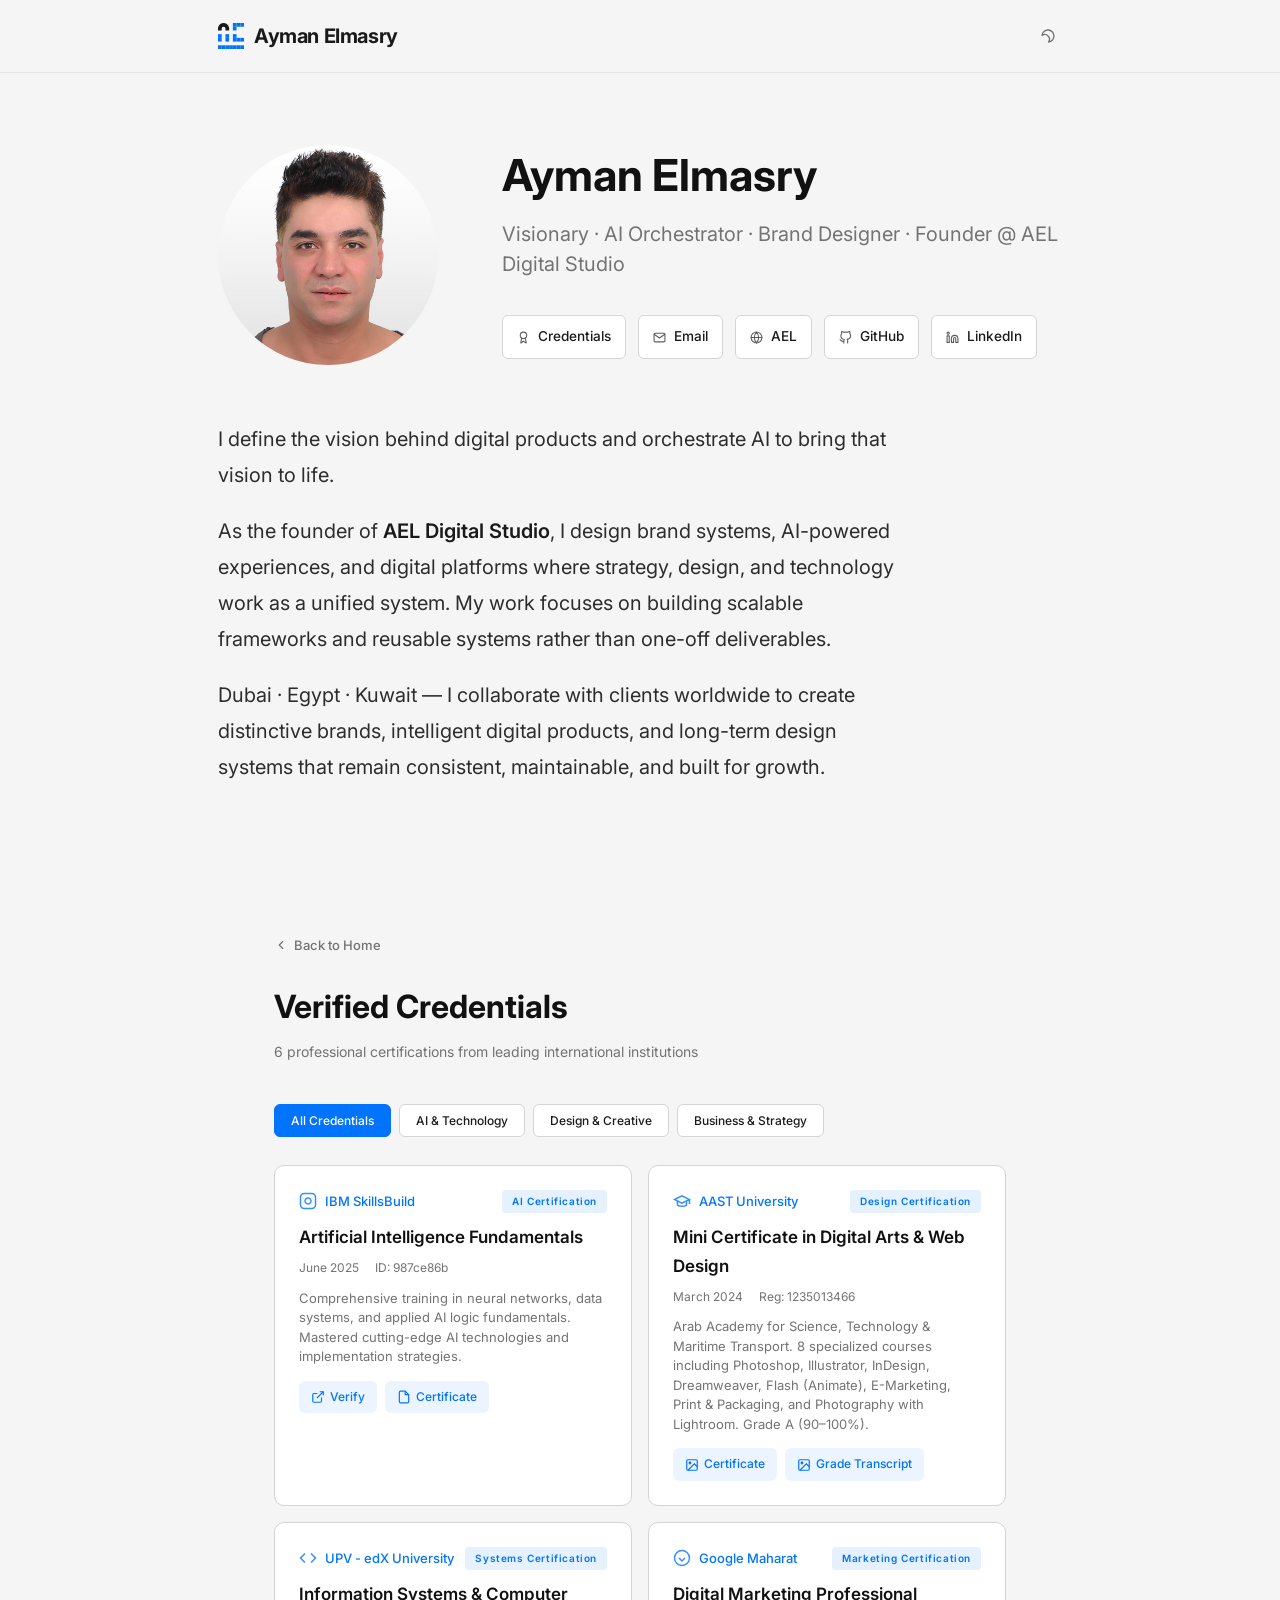
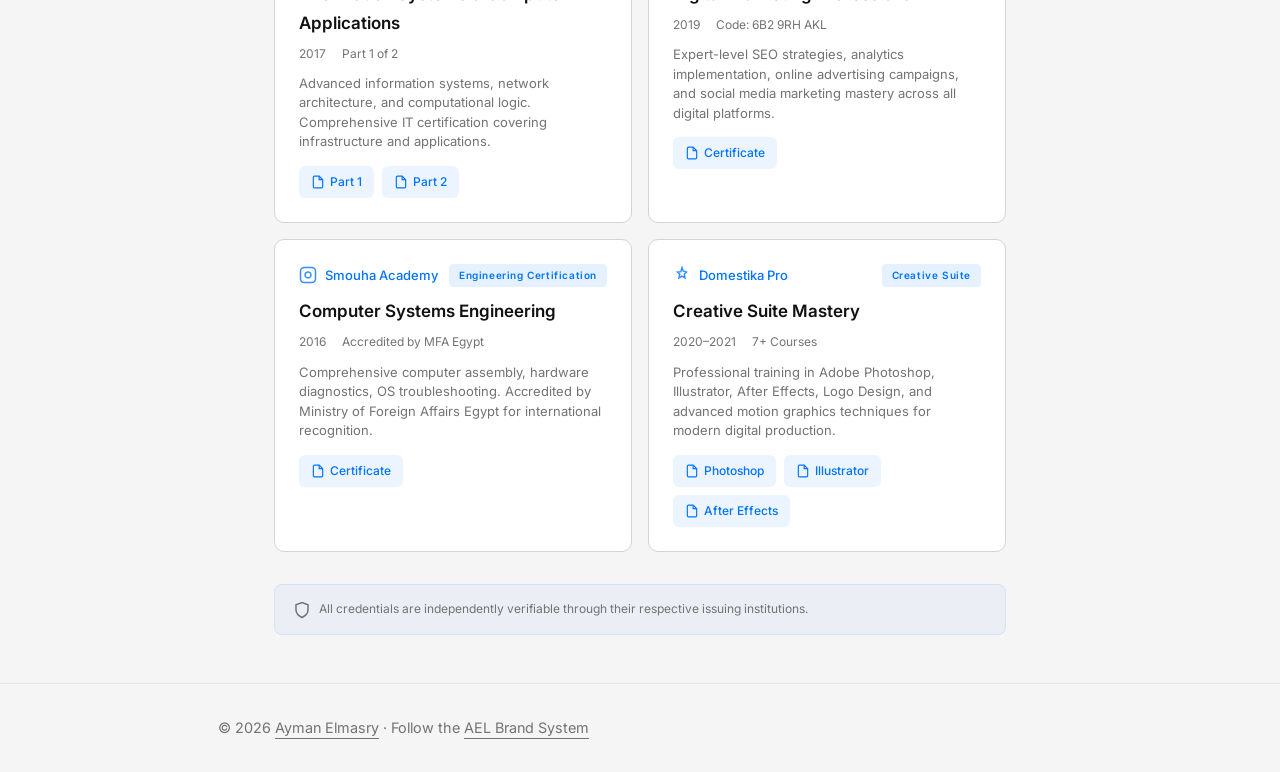
==== commit 620d229c: "Align site colors and fonts with AEL identity - Switch dark mode to black (#000) with AEL neutral sc" ====
--- a/index.html
+++ b/index.html
@@ -18,7 +18,7 @@
     <!-- Fonts -->
     <link rel="preconnect" href="https://fonts.googleapis.com">
     <link rel="preconnect" href="https://fonts.gstatic.com" crossorigin>
-    <link href="https://fonts.googleapis.com/css2?family=Inter:wght@400;500;600;700&display=swap" rel="stylesheet">
+    <link href="https://fonts.googleapis.com/css2?family=Inter:wght@300;400;500;600;700;800;900&family=JetBrains+Mono:wght@400;500;600;700&display=swap" rel="stylesheet">
     
     <!-- Styles -->
     <link rel="stylesheet" href="css/style.css"/>
@@ -333,14 +333,14 @@
             width: 100%;
             max-width: 680px;
             max-height: 80vh;
-            background: #0d1117;
-            border: 1px solid #30363d;
+            background: #111111;
+            border: 1px solid #2D2D2D;
             border-radius: 8px;
             box-shadow: 0 24px 80px rgba(0,0,0,0.6);
             display: flex;
             flex-direction: column;
             overflow: hidden;
-            font-family: 'SF Mono', 'Fira Code', 'Cascadia Code', monospace;
+            font-family: 'JetBrains Mono', 'SF Mono', 'Fira Code', 'Cascadia Code', monospace;
             font-size: 14px;
             line-height: 1.6;
         }
@@ -349,8 +349,8 @@
             align-items: center;
             gap: 8px;
             padding: 12px 16px;
-            background: #161b22;
-            border-bottom: 1px solid #30363d;
+            background: #1A1A1A;
+            border-bottom: 1px solid #2D2D2D;
             user-select: none;
         }
         .ael-terminal-dot {
@@ -358,13 +358,13 @@
             height: 12px;
             border-radius: 50%;
         }
-        .ael-terminal-dot-red { background: #ff5f56; }
-        .ael-terminal-dot-yellow { background: #ffbd2e; }
-        .ael-terminal-dot-green { background: #27c93f; }
+        .ael-terminal-dot-red { background: #EF4444; }
+        .ael-terminal-dot-yellow { background: #F59E0B; }
+        .ael-terminal-dot-green { background: #10B981; }
         .ael-terminal-title {
             margin-left: auto;
             font-size: 12px;
-            color: #8b949e;
+            color: #A3A3A3;
             letter-spacing: 0.3px;
         }
         .ael-terminal-body {
@@ -388,8 +388,8 @@
             gap: 8px;
             align-items: center;
             padding: 12px 16px;
-            border-top: 1px solid #30363d;
-            background: #0d1117;
+            border-top: 1px solid #2D2D2D;
+            background: #111111;
         }
         .ael-terminal-prompt {
             color: #0074FF;
@@ -397,30 +397,30 @@
             flex-shrink: 0;
         }
         .ael-terminal-text {
-            color: #c9d1d9;
+            color: #D4D4D4;
             white-space: pre-wrap;
         }
         .ael-terminal-text-dim {
-            color: #8b949e;
+            color: #A3A3A3;
         }
         .ael-terminal-text-accent {
             color: #0074FF;
         }
         .ael-terminal-text-green {
-            color: #27c93f;
+            color: #10B981;
         }
         .ael-terminal-text-yellow {
-            color: #ffbd2e;
+            color: #F59E0B;
         }
         .ael-terminal-text-red {
-            color: #ff5f56;
+            color: #EF4444;
         }
         .ael-terminal-input {
             flex: 1;
             background: none;
             border: none;
             outline: none;
-            color: #c9d1d9;
+            color: #D4D4D4;
             font-family: inherit;
             font-size: inherit;
             line-height: inherit;
@@ -433,7 +433,7 @@
             background: transparent;
         }
         .ael-terminal-body::-webkit-scrollbar-thumb {
-            background: #30363d;
+            background: #2D2D2D;
             border-radius: 3px;
         }
     </style>
--- a/css/style.css
+++ b/css/style.css
@@ -1,17 +1,17 @@
 :root {
-    /* ── Core Colors ── */
-    --bg-color: #07111F;
-    --text-color: #F5F7FA;
-    --text-muted: #a8b2bc;
+    /* ── Core Colors (AEL Identity) ── */
+    --bg-color: #000000;
+    --text-color: #FFFFFF;
+    --text-muted: #A3A3A3;
     --heading-color: #fff;
-    --body-color: #d1d9e0;
+    --body-color: #D4D4D4;
     --primary-color: #0074FF;
-    --primary-hover: #3399FF;
-    --border-color: #243245;
-    --header-bg: rgba(7, 17, 31, 0.75);
-    --button-bg: rgba(20, 37, 61, 0.6);
-    --button-hover: rgba(30, 54, 92, 0.8);
-    --button-border: #1a2a40;
+    --primary-hover: #4D9FFF;
+    --border-color: #1A1A1A;
+    --header-bg: rgba(0, 0, 0, 0.85);
+    --button-bg: #1A1A1A;
+    --button-hover: #2D2D2D;
+    --button-border: #2D2D2D;
 
     /* ── Typography ── */
     --text-xs: 0.8rem;
@@ -65,15 +65,15 @@
 :root.light-mode {
     --bg-color: #F5F5F5;
     --text-color: #1A1A1A;
-    --text-muted: #555555;
-    --heading-color: #1A1A1A;
-    --body-color: #333333;
+    --text-muted: #737373;
+    --heading-color: #111111;
+    --body-color: #2D2D2D;
     --primary-hover: #0056CC;
     --border-color: #E5E5E5;
     --header-bg: rgba(245, 245, 245, 0.8);
     --button-bg: #FFFFFF;
-    --button-hover: #F0F0F0;
-    --button-border: #D0D0D0;
+    --button-hover: #F5F5F5;
+    --button-border: #D4D4D4;
 }
 
 * { 
@@ -93,6 +93,7 @@
     line-height: 1.7;
     -webkit-font-smoothing: antialiased;
     -moz-osx-font-smoothing: grayscale;
+    text-rendering: optimizeLegibility;
     display: flex;
     flex-direction: column;
     min-height: 100vh;
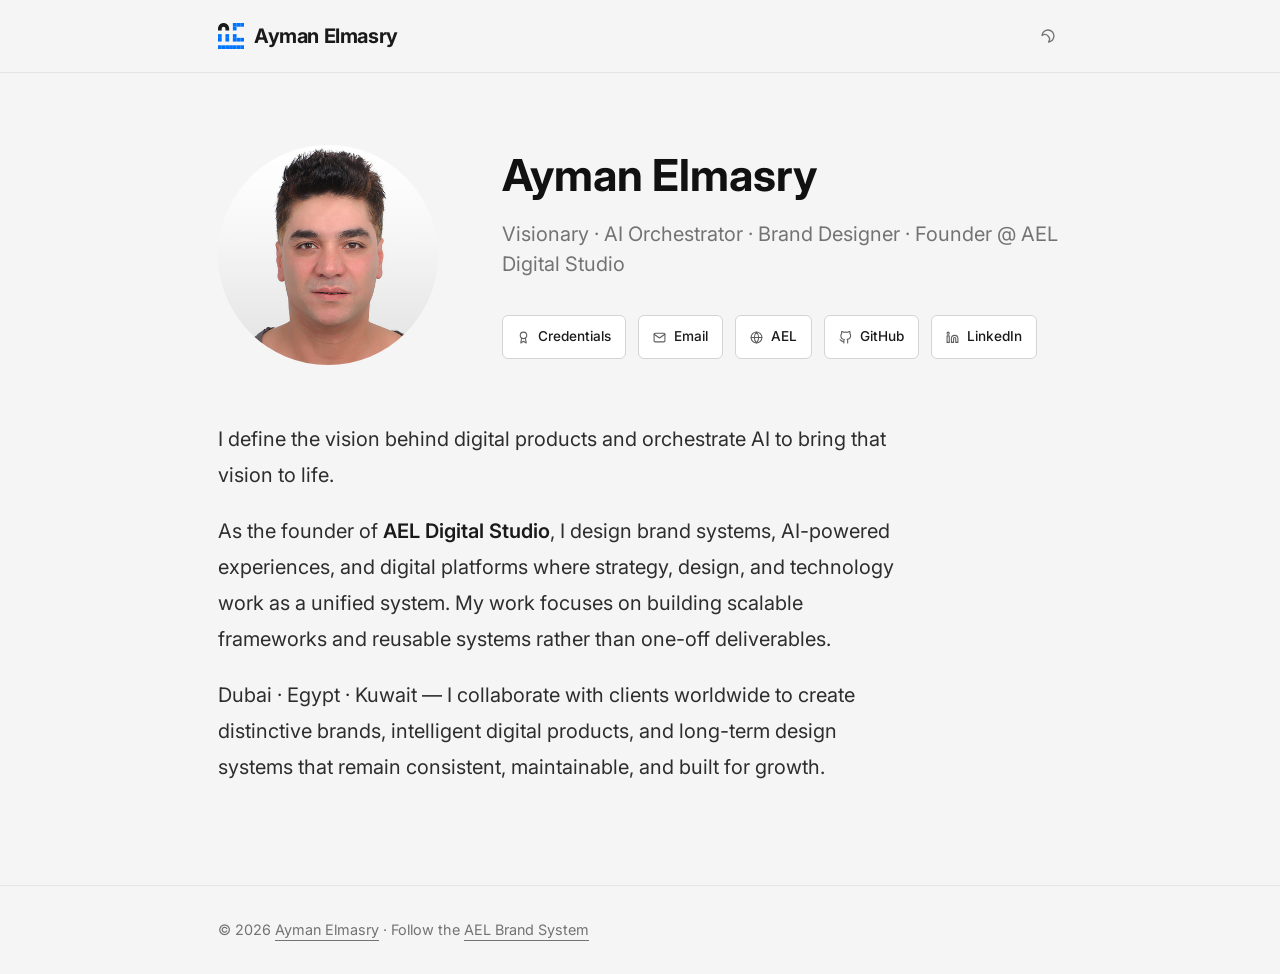
==== commit a42b6481: "Split verified credentials into standalone credentials page" ====
--- a/index.html
+++ b/index.html
@@ -71,7 +71,7 @@
                     <h1>Ayman Elmasry</h1>
                     <p class="subtitle">Visionary · AI Orchestrator · Brand Designer · Founder @ AEL Digital Studio</p>
                     <div class="buttons">
-                        <a class="button" href="#credentials">
+                        <a class="button" href="credentials.html">
                             <svg width="13" height="13" viewBox="0 0 24 24" fill="none" stroke="currentColor" stroke-width="2" stroke-linecap="round" stroke-linejoin="round"><circle cx="12" cy="8" r="6"></circle><path d="M15.477 12.89 17 22l-5-3-5 3 1.523-9.11"></path></svg>
                             Credentials
                         </a>
@@ -103,185 +103,6 @@
         </div>
     </main>
 
-    <!-- Verified Credentials (merged from credentials.html) -->
-    <section id="credentials" class="credentials-page">
-        <div class="credentials-header">
-            <a href="#top" class="credentials-back">
-                <svg viewBox="0 0 24 24" fill="none" stroke="currentColor" stroke-width="2" stroke-linecap="round"><polyline points="15 18 9 12 15 6"/></svg>
-                Back to Home
-            </a>
-            <h1 class="credentials-title">Verified Credentials</h1>
-            <p class="credentials-subtitle">6 professional certifications from leading international institutions</p>
-        </div>
-
-        <div class="credentials-tabs" id="credTabs">
-            <button class="credentials-tab active" data-cat="all">All Credentials</button>
-            <button class="credentials-tab" data-cat="ai">AI &amp; Technology</button>
-            <button class="credentials-tab" data-cat="design">Design &amp; Creative</button>
-            <button class="credentials-tab" data-cat="business">Business &amp; Strategy</button>
-        </div>
-
-        <div class="credentials-grid" id="credGrid">
-
-            <div class="credential-card" data-cat="ai">
-                <div class="cred-card-header">
-                    <div class="cred-issuer">
-                        <svg viewBox="0 0 24 24" fill="none" stroke="currentColor" stroke-width="2"><rect x="2" y="2" width="20" height="20" rx="5"/><path d="M16 11.37A4 4 0 1 1 12.63 8 4 4 0 0 1 16 11.37z"/><line x1="17.5" y1="6.5" x2="17.51" y2="6.5"/></svg>
-                        IBM SkillsBuild
-                    </div>
-                    <span class="cred-badge">AI Certification</span>
-                </div>
-                <h3 class="cred-title">Artificial Intelligence Fundamentals</h3>
-                <div class="cred-meta">
-                    <span>June 2025</span>
-                    <span>ID: 987ce86b</span>
-                </div>
-                <p class="cred-desc">Comprehensive training in neural networks, data systems, and applied AI logic fundamentals. Mastered cutting-edge AI technologies and implementation strategies.</p>
-                <div class="cred-actions">
-                    <a href="https://www.credly.com/badges/987ce86b-fae4-49ee-b9d8-726979b95ebe" target="_blank" rel="noopener" class="cred-link">
-                        <svg viewBox="0 0 24 24" fill="none" stroke="currentColor" stroke-width="2"><path d="M18 13v6a2 2 0 0 1-2 2H5a2 2 0 0 1-2-2V8a2 2 0 0 1 2-2h6"/><polyline points="15 3 21 3 21 9"/><line x1="10" y1="14" x2="21" y2="3"/></svg>
-                        Verify
-                    </a>
-                    <a href="https://aymanelmasryael.github.io/certificate/IBMDesign20250611-28-tkb00x.pdf" target="_blank" rel="noopener" class="cred-link">
-                        <svg viewBox="0 0 24 24" fill="none" stroke="currentColor" stroke-width="2"><path d="M14 2H6a2 2 0 0 0-2 2v16a2 2 0 0 0 2 2h12a2 2 0 0 0 2-2V8z"/><polyline points="14 2 14 8 20 8"/></svg>
-                        Certificate
-                    </a>
-                </div>
-            </div>
-
-            <div class="credential-card" data-cat="design">
-                <div class="cred-card-header">
-                    <div class="cred-issuer">
-                        <svg viewBox="0 0 24 24" fill="none" stroke="currentColor" stroke-width="2"><path d="M22 10v6M2 10l10-5 10 5-10 5z"/><path d="M6 12v5c0 1.1 2.7 2 6 2s6-.9 6-2v-5"/></svg>
-                        AAST University
-                    </div>
-                    <span class="cred-badge">Design Certification</span>
-                </div>
-                <h3 class="cred-title">Mini Certificate in Digital Arts &amp; Web Design</h3>
-                <div class="cred-meta">
-                    <span>March 2024</span>
-                    <span>Reg: 1235013466</span>
-                </div>
-                <p class="cred-desc">Arab Academy for Science, Technology &amp; Maritime Transport. 8 specialized courses including Photoshop, Illustrator, InDesign, Dreamweaver, Flash (Animate), E-Marketing, Print &amp; Packaging, and Photography with Lightroom. Grade A (90–100%).</p>
-                <div class="cred-actions">
-                    <a href="https://aymanelmasryael.github.io/certificate/AAcademy%20for%20Science%2C%20Technology%20%26%20Maritime%20Transport.png" target="_blank" rel="noopener" class="cred-link">
-                        <svg viewBox="0 0 24 24" fill="none" stroke="currentColor" stroke-width="2"><rect x="3" y="3" width="18" height="18" rx="2"/><circle cx="8.5" cy="8.5" r="1.5"/><polyline points="21 15 16 10 5 21"/></svg>
-                        Certificate
-                    </a>
-                    <a href="https://aymanelmasryael.github.io/certificate/Arab%20Academy%20for%20Science%2C%20Technology%20%26%20Maritime%20Transport%201.png" target="_blank" rel="noopener" class="cred-link">
-                        <svg viewBox="0 0 24 24" fill="none" stroke="currentColor" stroke-width="2"><rect x="3" y="3" width="18" height="18" rx="2"/><circle cx="8.5" cy="8.5" r="1.5"/><polyline points="21 15 16 10 5 21"/></svg>
-                        Grade Transcript
-                    </a>
-                </div>
-            </div>
-
-            <div class="credential-card" data-cat="ai">
-                <div class="cred-card-header">
-                    <div class="cred-issuer">
-                        <svg viewBox="0 0 24 24" fill="none" stroke="currentColor" stroke-width="2"><polyline points="16 18 22 12 16 6"/><polyline points="8 6 2 12 8 18"/></svg>
-                        UPV - edX University
-                    </div>
-                    <span class="cred-badge">Systems Certification</span>
-                </div>
-                <h3 class="cred-title">Information Systems &amp; Computer Applications</h3>
-                <div class="cred-meta">
-                    <span>2017</span>
-                    <span>Part 1 of 2</span>
-                </div>
-                <p class="cred-desc">Advanced information systems, network architecture, and computational logic. Comprehensive IT certification covering infrastructure and applications.</p>
-                <div class="cred-actions">
-                    <a href="https://aymanelmasryael.github.io/certificate/UPValenciaX%20ISC101.1x%20Certificate%20_%20edX.pdf" target="_blank" rel="noopener" class="cred-link">
-                        <svg viewBox="0 0 24 24" fill="none" stroke="currentColor" stroke-width="2"><path d="M14 2H6a2 2 0 0 0-2 2v16a2 2 0 0 0 2 2h12a2 2 0 0 0 2-2V8z"/><polyline points="14 2 14 8 20 8"/></svg>
-                        Part 1
-                    </a>
-                    <a href="https://aymanelmasryael.github.io/certificate/UPValenciaX%20ISC101.2x%20Certificate%20_%20edX.pdf" target="_blank" rel="noopener" class="cred-link">
-                        <svg viewBox="0 0 24 24" fill="none" stroke="currentColor" stroke-width="2"><path d="M14 2H6a2 2 0 0 0-2 2v16a2 2 0 0 0 2 2h12a2 2 0 0 0 2-2V8z"/><polyline points="14 2 14 8 20 8"/></svg>
-                        Part 2
-                    </a>
-                </div>
-            </div>
-
-            <div class="credential-card" data-cat="business">
-                <div class="cred-card-header">
-                    <div class="cred-issuer">
-                        <svg viewBox="0 0 24 24" fill="none" stroke="currentColor" stroke-width="2"><circle cx="12" cy="12" r="10"/><path d="M8 12l4 4 4-4"/></svg>
-                        Google Maharat
-                    </div>
-                    <span class="cred-badge">Marketing Certification</span>
-                </div>
-                <h3 class="cred-title">Digital Marketing Professional</h3>
-                <div class="cred-meta">
-                    <span>2019</span>
-                    <span>Code: 6B2 9RH AKL</span>
-                </div>
-                <p class="cred-desc">Expert-level SEO strategies, analytics implementation, online advertising campaigns, and social media marketing mastery across all digital platforms.</p>
-                <div class="cred-actions">
-                    <a href="https://aymanelmasryael.github.io/certificate/Digital%20Marketing%20Professional.pdf" target="_blank" rel="noopener" class="cred-link">
-                        <svg viewBox="0 0 24 24" fill="none" stroke="currentColor" stroke-width="2"><path d="M14 2H6a2 2 0 0 0-2 2v16a2 2 0 0 0 2 2h12a2 2 0 0 0 2-2V8z"/><polyline points="14 2 14 8 20 8"/></svg>
-                        Certificate
-                    </a>
-                </div>
-            </div>
-
-            <div class="credential-card" data-cat="ai">
-                <div class="cred-card-header">
-                    <div class="cred-issuer">
-                        <svg viewBox="0 0 24 24" fill="none" stroke="currentColor" stroke-width="2"><rect x="2" y="2" width="20" height="20" rx="5"/><path d="M16 11.37A4 4 0 1 1 12.63 8 4 4 0 0 1 16 11.37z"/><line x1="17.5" y1="6.5" x2="17.51" y2="6.5"/></svg>
-                        Smouha Academy
-                    </div>
-                    <span class="cred-badge">Engineering Certification</span>
-                </div>
-                <h3 class="cred-title">Computer Systems Engineering</h3>
-                <div class="cred-meta">
-                    <span>2016</span>
-                    <span>Accredited by MFA Egypt</span>
-                </div>
-                <p class="cred-desc">Comprehensive computer assembly, hardware diagnostics, OS troubleshooting. Accredited by Ministry of Foreign Affairs Egypt for international recognition.</p>
-                <div class="cred-actions">
-                    <a href="https://aymanelmasryael.github.io/certificate/Ayman_Elmasry_Certifications_LinkedIn.pdf" target="_blank" rel="noopener" class="cred-link">
-                        <svg viewBox="0 0 24 24" fill="none" stroke="currentColor" stroke-width="2"><path d="M14 2H6a2 2 0 0 0-2 2v16a2 2 0 0 0 2 2h12a2 2 0 0 0 2-2V8z"/><polyline points="14 2 14 8 20 8"/></svg>
-                        Certificate
-                    </a>
-                </div>
-            </div>
-
-            <div class="credential-card" data-cat="design">
-                <div class="cred-card-header">
-                    <div class="cred-issuer">
-                        <svg viewBox="0 0 24 24" fill="none" stroke="currentColor" stroke-width="2"><path d="M12 2l1.5 4.5L18 8l-3 3 1 5-4-2.5L8 16l1-5-3-3 4.5-.5z"/></svg>
-                        Domestika Pro
-                    </div>
-                    <span class="cred-badge">Creative Suite</span>
-                </div>
-                <h3 class="cred-title">Creative Suite Mastery</h3>
-                <div class="cred-meta">
-                    <span>2020–2021</span>
-                    <span>7+ Courses</span>
-                </div>
-                <p class="cred-desc">Professional training in Adobe Photoshop, Illustrator, After Effects, Logo Design, and advanced motion graphics techniques for modern digital production.</p>
-                <div class="cred-actions">
-                    <a href="https://aymanelmasryael.github.io/certificate/Introduction%20to%20Adobe%20Photoshop.pdf" target="_blank" rel="noopener" class="cred-link">
-                        <svg viewBox="0 0 24 24" fill="none" stroke="currentColor" stroke-width="2"><path d="M14 2H6a2 2 0 0 0-2 2v16a2 2 0 0 0 2 2h12a2 2 0 0 0 2-2V8z"/><polyline points="14 2 14 8 20 8"/></svg>
-                        Photoshop
-                    </a>
-                    <a href="https://aymanelmasryael.github.io/certificate/Introduction%20to%20Adobe%20Illustrator.pdf" target="_blank" rel="noopener" class="cred-link">
-                        <svg viewBox="0 0 24 24" fill="none" stroke="currentColor" stroke-width="2"><path d="M14 2H6a2 2 0 0 0-2 2v16a2 2 0 0 0 2 2h12a2 2 0 0 0 2-2V8z"/><polyline points="14 2 14 8 20 8"/></svg>
-                        Illustrator
-                    </a>
-                    <a href="https://aymanelmasryael.github.io/certificate/Introduction%20to%20After%20Effects.pdf" target="_blank" rel="noopener" class="cred-link">
-                        <svg viewBox="0 0 24 24" fill="none" stroke="currentColor" stroke-width="2"><path d="M14 2H6a2 2 0 0 0-2 2v16a2 2 0 0 0 2 2h12a2 2 0 0 0 2-2V8z"/><polyline points="14 2 14 8 20 8"/></svg>
-                        After Effects
-                    </a>
-                </div>
-            </div>
-
-        </div>
-
-        <div class="verification-notice">
-            <svg viewBox="0 0 24 24" fill="none" stroke="currentColor" stroke-width="2" width="18" height="18"><path d="M12 22s8-4 8-10V5l-8-3-8 3v7c0 6 8 10 8 10z"/></svg>
-            All credentials are independently verifiable through their respective issuing institutions.
-        </div>
-        </section>
     
     <footer class="site-footer">
         <div class="container">© 2026 <a href="https://www.aymanelmasry.com">Ayman Elmasry</a> · Follow the <a href="https://github.com/aymanelmasryael/ael-brand-system">AEL Brand System</a></div>
@@ -633,225 +454,5 @@
         })();
     </script>
 
-    <style>
-        .credentials-page {
-            max-width: 780px;
-            margin: 0 auto;
-            padding: 48px 24px;
-        }
-
-        .credentials-header {
-            margin-bottom: 40px;
-        }
-
-        .credentials-back {
-            display: inline-flex;
-            align-items: center;
-            gap: 6px;
-            color: var(--text-muted);
-            text-decoration: none;
-            font-size: 13px;
-            font-weight: 500;
-            margin-bottom: 24px;
-            transition: color 0.2s;
-        }
-
-        .credentials-back:hover {
-            color: var(--primary-color);
-        }
-
-        .credentials-back svg {
-            width: 14px;
-            height: 14px;
-        }
-
-        .credentials-title {
-            font-size: 28px;
-            font-weight: 700;
-            color: var(--heading-color);
-            margin-bottom: 6px;
-        }
-
-        .credentials-subtitle {
-            font-size: 14px;
-            color: var(--text-muted);
-        }
-
-        .credentials-tabs {
-            display: flex;
-            gap: 8px;
-            margin-bottom: 28px;
-            flex-wrap: wrap;
-        }
-
-        .credentials-tab {
-            background: var(--button-bg);
-            border: 1px solid var(--button-border);
-            color: var(--text-color);
-            padding: 8px 16px;
-            border-radius: 6px;
-            font-size: 12px;
-            font-weight: 500;
-            cursor: pointer;
-            transition: all 0.2s;
-            font-family: inherit;
-        }
-
-        .credentials-tab:hover {
-            background: var(--button-hover);
-        }
-
-        .credentials-tab.active {
-            background: var(--primary-color);
-            border-color: var(--primary-color);
-            color: #fff;
-        }
-
-        .credentials-grid {
-            display: grid;
-            grid-template-columns: 1fr;
-            gap: 16px;
-        }
-
-        .credential-card {
-            background: var(--button-bg);
-            border: 1px solid var(--button-border);
-            border-radius: 10px;
-            padding: 24px;
-            transition: border-color 0.2s;
-        }
-
-        .credential-card:hover {
-            border-color: var(--primary-color);
-        }
-
-        .credential-card.hidden {
-            display: none;
-        }
-
-        .cred-card-header {
-            display: flex;
-            justify-content: space-between;
-            align-items: flex-start;
-            margin-bottom: 10px;
-        }
-
-        .cred-issuer {
-            display: flex;
-            align-items: center;
-            gap: 8px;
-            font-size: 13px;
-            font-weight: 500;
-            color: var(--primary-color);
-        }
-
-        .cred-issuer svg {
-            width: 18px;
-            height: 18px;
-            opacity: 0.8;
-        }
-
-        .cred-badge {
-            font-size: 10px;
-            font-weight: 600;
-            letter-spacing: 0.06em;
-            padding: 3px 10px;
-            border-radius: 4px;
-            background: rgba(0,116,255,0.1);
-            color: var(--primary-color);
-            white-space: nowrap;
-        }
-
-        .cred-title {
-            font-size: 17px;
-            font-weight: 600;
-            color: var(--heading-color);
-            margin-bottom: 6px;
-        }
-
-        .cred-meta {
-            display: flex;
-            gap: 16px;
-            font-size: 12px;
-            color: var(--text-muted);
-            margin-bottom: 10px;
-        }
-
-        .cred-desc {
-            font-size: 13px;
-            color: var(--text-muted);
-            line-height: 1.5;
-            margin-bottom: 14px;
-        }
-
-        .cred-actions {
-            display: flex;
-            gap: 8px;
-            flex-wrap: wrap;
-        }
-
-        .cred-link {
-            display: inline-flex;
-            align-items: center;
-            gap: 5px;
-            font-size: 12px;
-            font-weight: 500;
-            color: var(--primary-color);
-            text-decoration: none;
-            padding: 6px 12px;
-            border-radius: 6px;
-            background: rgba(0,116,255,0.08);
-            transition: background 0.2s;
-        }
-
-        .cred-link:hover {
-            background: rgba(0,116,255,0.16);
-        }
-
-        .cred-link svg {
-            width: 14px;
-            height: 14px;
-        }
-
-        .verification-notice {
-            display: flex;
-            align-items: center;
-            gap: 8px;
-            margin-top: 32px;
-            padding: 14px 18px;
-            background: rgba(0,116,255,0.04);
-            border: 1px solid rgba(0,116,255,0.1);
-            border-radius: 8px;
-            font-size: 12px;
-            color: var(--text-muted);
-        }
-
-        @media (min-width: 640px) {
-            .credentials-grid {
-                grid-template-columns: repeat(2, 1fr);
-            }
-            .credentials-title {
-                font-size: 32px;
-            }
-        }
-    </style>
-
-    <script>
-    (function() {
-        var tabs = document.querySelectorAll('.credentials-tab');
-        var cards = document.querySelectorAll('.credential-card');
-        tabs.forEach(function(tab) {
-            tab.addEventListener('click', function() {
-                tabs.forEach(function(t) { t.classList.remove('active'); });
-                tab.classList.add('active');
-                var cat = tab.dataset.cat;
-                cards.forEach(function(card) {
-                    card.classList.toggle('hidden', cat !== 'all' && card.dataset.cat !== cat);
-                });
-            });
-        });
-    })();
-    </script>
-
 </body>
 </html>
